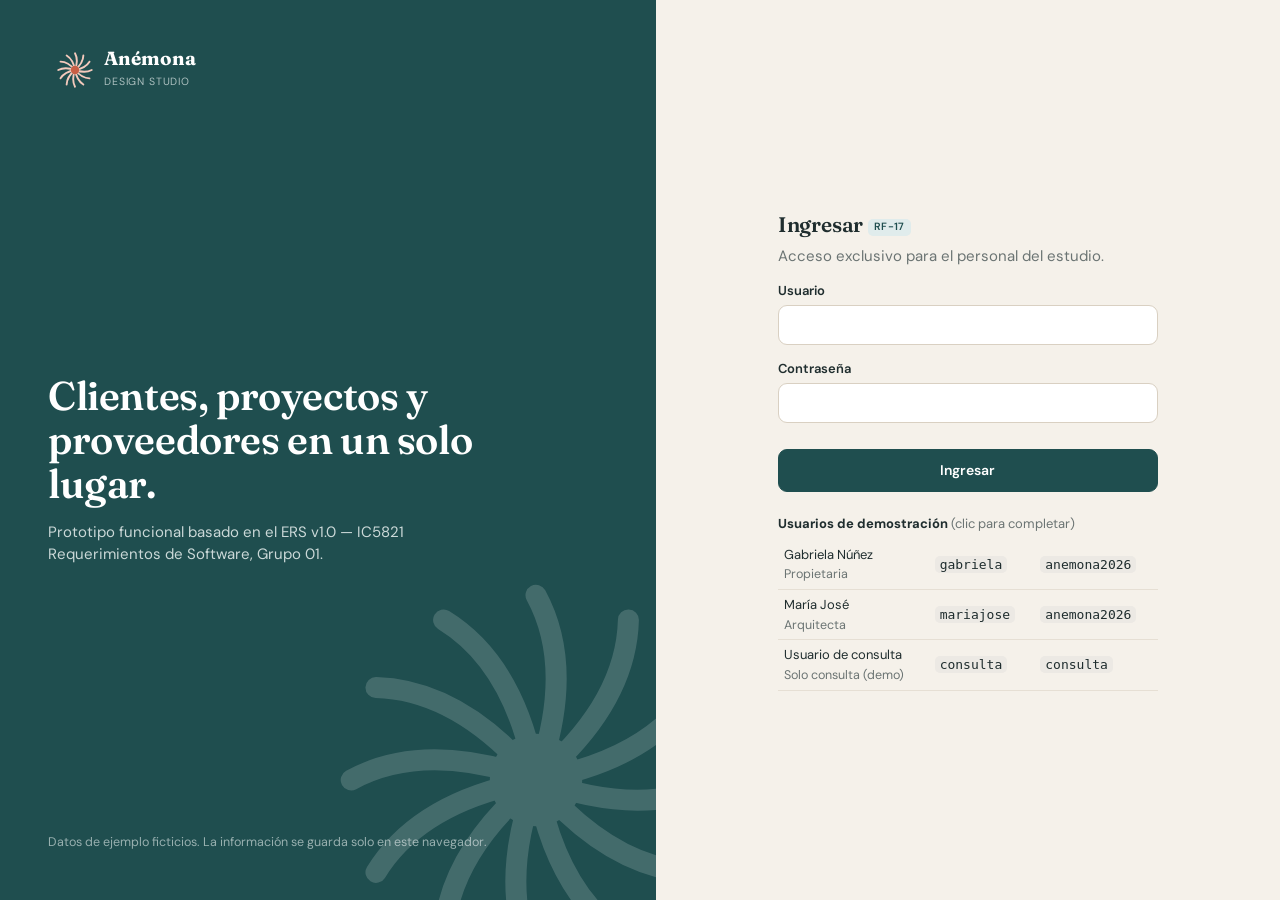
==== prototipo/index.html @ ad907a2e "Prototipo funcional Anémona Design Studio (ERS v1.0) - Prototipo web que cubre RF-01 a RF-17, RNF-01" ====
<!DOCTYPE html>
<html lang="es">
<head>
<meta charset="utf-8">
<meta name="viewport" content="width=device-width,initial-scale=1">
<title>Anémona Design Studio — Prototipo funcional</title>
<link rel="preconnect" href="https://fonts.googleapis.com">
<link rel="preconnect" href="https://fonts.gstatic.com" crossorigin>
<link href="https://fonts.googleapis.com/css2?family=DM+Sans:opsz,wght@9..40,400;9..40,500;9..40,600;9..40,700&family=Fraunces:opsz,wght@9..144,500;9..144,600&display=swap" rel="stylesheet">
<link rel="stylesheet" href="css/styles.css">
</head>
<body class="show-rf">
<div id="app"></div>
<div id="modal-root"></div>
<div id="toasts" role="status" aria-live="polite"></div>
<script src="js/app.js"></script>
</body>
</html>
---- prototipo/css/styles.css ----
:root{
  --bg:#f5f1ea;--panel:#fffdf9;--ink:#1f2d2e;--muted:#6b7473;--line:#e6dfd4;--line2:#d9d0c2;
  --sea:#1f4e4f;--sea2:#2f6b6a;--sea-soft:#e0ecec;--coral:#c95f45;--coral-soft:#f8e3dc;
  --ok:#3f7d55;--ok-soft:#e1efe5;--warn:#9a6414;--warn-soft:#f8ecd6;--err:#b4432f;--err-soft:#f6dfd9;
  --info:#3c5f86;--info-soft:#e3eaf3;--mute-soft:#ece9e4;
  --r:12px;--shadow:0 1px 2px rgba(31,45,46,.06),0 4px 16px rgba(31,45,46,.06);
}
*{box-sizing:border-box}
html,body{margin:0;background:var(--bg);color:var(--ink);font:15px/1.5 "DM Sans",system-ui,sans-serif}
h1,h2,h3{font-family:Fraunces,Georgia,serif;font-weight:600;margin:0;letter-spacing:-.01em}
h1{font-size:28px}h2{font-size:21px}h3{font-size:17px}
a{color:var(--sea2)}
small{font-size:12.5px}
.muted{color:var(--muted)}
button,input,select,textarea{font:inherit;color:inherit}
/* layout */
.layout{display:grid;grid-template-columns:248px 1fr;min-height:100vh}
.side{background:var(--sea);color:#e9f1f0;display:flex;flex-direction:column;padding:20px 14px;position:sticky;top:0;height:100vh}
.brand{display:flex;gap:10px;align-items:center;padding:0 8px 18px;border-bottom:1px solid rgba(255,255,255,.12);margin-bottom:12px}
.brand b{font-family:Fraunces,serif;font-size:19px;display:block;line-height:1.1}
.brand small{opacity:.7;letter-spacing:.08em;text-transform:uppercase;font-size:10.5px}
.side nav{display:flex;flex-direction:column;gap:2px;flex:1;overflow:auto}
.side nav a{color:#d6e4e3;text-decoration:none;padding:9px 12px;border-radius:9px;display:flex;justify-content:space-between;align-items:center;gap:8px}
.side nav a:hover{background:rgba(255,255,255,.07)}
.side nav a.on{background:#fffdf9;color:var(--sea);font-weight:600}
.side nav .rf{background:rgba(255,255,255,.12);color:#cfe0de}
.side nav a.on .rf{background:var(--sea-soft);color:var(--sea)}
.side-foot{border-top:1px solid rgba(255,255,255,.12);padding:12px 8px 0;display:flex;flex-direction:column;gap:8px;font-size:13px}
.side-foot label{display:flex;gap:8px;align-items:center;cursor:pointer}
.linkbtn{background:none;border:0;color:#bcd3d1;text-align:left;padding:0;cursor:pointer;text-decoration:underline;font-size:13px}
.main{min-width:0;display:flex;flex-direction:column}
.top{display:flex;gap:16px;align-items:center;justify-content:space-between;padding:14px 28px;border-bottom:1px solid var(--line);background:rgba(255,253,249,.8);backdrop-filter:blur(6px);position:sticky;top:0;z-index:5}
.search{flex:1;max-width:520px;display:flex;gap:6px}
.search input{flex:1;border:1px solid var(--line2);background:#fff;border-radius:999px;padding:9px 16px}
.user{display:flex;gap:10px;align-items:center}
.user small{display:block;color:var(--muted);line-height:1.2}
.user b{display:block;line-height:1.2;font-size:14px}
.avatar{width:36px;height:36px;border-radius:50%;background:var(--coral-soft);color:var(--coral);display:grid;place-items:center;font-weight:700;font-size:13px}
#view{padding:26px 28px 60px;max-width:1240px;width:100%}
/* page header */
.ph{display:flex;justify-content:space-between;align-items:flex-end;gap:16px;margin-bottom:20px;flex-wrap:wrap}
.ph p{margin:4px 0 0;color:var(--muted)}
.ph .acts{display:flex;gap:8px;flex-wrap:wrap}
.crumb{font-size:13px;color:var(--muted);margin-bottom:6px}
.crumb a{color:var(--muted)}
/* buttons */
.btn{background:var(--sea);color:#fff;border:1px solid var(--sea);border-radius:9px;padding:8px 14px;cursor:pointer;font-weight:600;font-size:14px;white-space:nowrap}
.btn:hover{background:var(--sea2)}
.btn.ghost{background:#fff;color:var(--ink);border-color:var(--line2)}
.btn.ghost:hover{background:var(--bg)}
.btn.coral{background:var(--coral);border-color:var(--coral)}
.btn.danger{background:var(--err);border-color:var(--err)}
.btn.sm{padding:5px 10px;font-size:13px;border-radius:8px}
.btn:disabled{opacity:.5;cursor:not-allowed}
/* cards */
.card{background:var(--panel);border:1px solid var(--line);border-radius:var(--r);box-shadow:var(--shadow);padding:18px 20px}
.card h3{margin-bottom:12px;display:flex;align-items:center;gap:8px}
.grid2{display:grid;grid-template-columns:1fr 1fr;gap:18px}
.stack{display:flex;flex-direction:column;gap:18px}
.kpis{display:grid;grid-template-columns:repeat(5,1fr);gap:14px;margin-bottom:18px}
.kpi{background:var(--panel);border:1px solid var(--line);border-radius:var(--r);padding:16px;text-decoration:none;color:inherit;box-shadow:var(--shadow);display:block}
.kpi b{font-family:Fraunces,serif;font-size:32px;display:block;line-height:1.1}
.kpi span{color:var(--muted);font-size:13px}
.kpi.danger b{color:var(--err)}
.kpi.coral b{color:var(--coral)}
/* tables */
.tbl{width:100%;border-collapse:collapse;font-size:14px}
.tbl th{text-align:left;font-size:12px;text-transform:uppercase;letter-spacing:.05em;color:var(--muted);font-weight:600;padding:8px 10px;border-bottom:1px solid var(--line)}
.tbl td{padding:10px;border-bottom:1px solid var(--line);vertical-align:middle}
.tbl tr:last-child td{border-bottom:0}
.tbl tr.click{cursor:pointer}
.tbl tr.click:hover td{background:#faf6ef}
.tbl .num{text-align:right;font-variant-numeric:tabular-nums}
.tbl tfoot td{font-weight:700;border-top:2px solid var(--line)}
.tblwrap{overflow-x:auto}
.empty{padding:26px;text-align:center;color:var(--muted);border:1px dashed var(--line2);border-radius:10px;background:#fbf8f3}
/* badges */
.b{display:inline-block;padding:2px 9px;border-radius:999px;font-size:12px;font-weight:600;white-space:nowrap}
.b.info{background:var(--info-soft);color:var(--info)}.b.sea{background:var(--sea-soft);color:var(--sea)}
.b.coral{background:var(--coral-soft);color:var(--coral)}.b.warn{background:var(--warn-soft);color:var(--warn)}
.b.ok{background:var(--ok-soft);color:var(--ok)}.b.err{background:var(--err-soft);color:var(--err)}
.b.mute{background:var(--mute-soft);color:var(--muted)}
.rf{display:none;font:600 10.5px/1 "DM Sans",sans-serif;letter-spacing:.03em;padding:3px 6px;border-radius:5px;background:var(--sea-soft);color:var(--sea);vertical-align:middle;white-space:nowrap}
.show-rf .rf{display:inline-block}
/* filters */
.filters{display:flex;gap:10px;flex-wrap:wrap;align-items:center;margin-bottom:14px}
.filters select,.filters input{border:1px solid var(--line2);border-radius:9px;padding:7px 10px;background:#fff}
.chips{display:flex;gap:6px;flex-wrap:wrap}
.chip{border:1px solid var(--line2);background:#fff;border-radius:999px;padding:5px 12px;cursor:pointer;font-size:13px}
.chip.on{background:var(--sea);color:#fff;border-color:var(--sea)}
/* activity rows */
.alist{display:flex;flex-direction:column;gap:8px}
.arow{display:flex;gap:12px;align-items:center;padding:9px 10px;border:1px solid var(--line);border-radius:10px;background:#fff;cursor:pointer}
.arow:hover{border-color:var(--line2);background:#fdfaf5}
.arow .grow{flex:1;min-width:0}
.arow .grow b{display:block;font-weight:600;font-size:14px}
.arow .grow small{color:var(--muted)}
.dpill{width:46px;text-align:center;border-radius:8px;background:var(--bg);padding:4px 0;line-height:1.1;flex:none}
.dpill b{display:block;font-size:17px}
.dpill small{text-transform:uppercase;font-size:10.5px;color:var(--muted)}
.arow.late .dpill{background:var(--err-soft);color:var(--err)}
.ent{font-size:11px;color:var(--coral);font-weight:700;letter-spacing:.04em;text-transform:uppercase}
.prog{height:7px;background:var(--mute-soft);border-radius:9px;overflow:hidden;margin:4px 0 2px;min-width:90px}
.prog div{height:100%;background:var(--sea2);border-radius:9px}
.plist{display:flex;flex-direction:column}
.pitem{display:grid;grid-template-columns:1fr 150px;gap:14px;padding:12px 0;border-bottom:1px solid var(--line);text-decoration:none;color:inherit}
.pitem:last-child{border-bottom:0}
.pitem b{display:block}
.pitem small{color:var(--muted)}
/* detail */
.dgrid{display:grid;grid-template-columns:repeat(3,1fr);gap:14px 22px}
.dgrid div small{display:block;color:var(--muted);font-size:12px;text-transform:uppercase;letter-spacing:.04em}
.dgrid div span{font-weight:500}
.dgrid .full{grid-column:1/-1}
.tabs{display:flex;gap:4px;border-bottom:1px solid var(--line);margin:4px 0 18px;overflow-x:auto}
.tab{background:none;border:0;padding:10px 14px;cursor:pointer;color:var(--muted);font-weight:600;border-bottom:2px solid transparent;margin-bottom:-1px;white-space:nowrap}
.tab.on{color:var(--sea);border-bottom-color:var(--coral)}
.tab .cnt{background:var(--mute-soft);border-radius:999px;padding:0 7px;font-size:12px;margin-left:4px}
.headrow{display:flex;justify-content:space-between;align-items:center;gap:12px;margin-bottom:12px;flex-wrap:wrap}
.estado-box{display:flex;gap:10px;align-items:center;flex-wrap:wrap}
.estado-box select{border:1px solid var(--line2);border-radius:9px;padding:7px 10px;background:#fff}
.note{font-size:13px;color:var(--muted);background:#fbf8f3;border:1px solid var(--line);border-radius:10px;padding:10px 14px;margin-top:16px}
.note b{color:var(--ink)}
.inline-sel{border:1px solid var(--line2);border-radius:7px;padding:3px 6px;background:#fff;font-size:13px}
.pcards{display:grid;grid-template-columns:repeat(auto-fill,minmax(270px,1fr));gap:14px}
.pcard{background:var(--panel);border:1px solid var(--line);border-radius:var(--r);padding:16px;text-decoration:none;color:inherit;box-shadow:var(--shadow);display:flex;flex-direction:column;gap:6px}
.pcard:hover{border-color:var(--line2)}
.pcard b{font-size:15.5px}
.pcard .tags{display:flex;gap:5px;flex-wrap:wrap}
/* calendar */
.cal{display:grid;grid-template-columns:repeat(7,minmax(0,1fr));border:1px solid var(--line);border-radius:var(--r);overflow:hidden;background:var(--panel)}
.cal .dow{background:#f0ebe2;font-size:12px;font-weight:600;text-transform:uppercase;letter-spacing:.05em;color:var(--muted);padding:8px;text-align:center}
.cal .day{min-height:108px;border-top:1px solid var(--line);border-left:1px solid var(--line);padding:6px;display:flex;flex-direction:column;gap:3px}
.cal .day:nth-child(7n+1){border-left:0}
.cal .day.out{background:#f8f5ef;color:#b0aaa0}
.cal .day.today .dn{background:var(--coral);color:#fff;border-radius:50%;width:24px;height:24px;display:grid;place-items:center}
.dn{font-size:13px;font-weight:600}
.ev{font-size:12px;border-radius:6px;padding:2px 6px;cursor:pointer;border-left:3px solid;white-space:nowrap;overflow:hidden;text-overflow:ellipsis;background:var(--info-soft);border-color:var(--info)}
.ev.ok{background:var(--ok-soft);border-color:var(--ok);text-decoration:line-through;opacity:.75}
.ev.warn{background:var(--warn-soft);border-color:var(--warn)}
.ev.err{background:var(--err-soft);border-color:var(--err)}
.ev.deliv{font-weight:700}
.calhead{display:flex;align-items:center;gap:10px;margin-bottom:12px;flex-wrap:wrap}
.calhead h2{min-width:190px}
.legend{display:flex;gap:12px;font-size:12.5px;color:var(--muted);margin-left:auto;flex-wrap:wrap}
.legend i{display:inline-block;width:10px;height:10px;border-radius:3px;margin-right:4px;vertical-align:-1px}
/* modal & form */
.overlay{position:fixed;inset:0;background:rgba(20,32,33,.42);display:grid;place-items:center;z-index:50;padding:20px;overflow:auto}
.dialog{background:var(--panel);border-radius:16px;width:min(620px,100%);padding:24px 26px;position:relative;box-shadow:0 20px 60px rgba(0,0,0,.2);max-height:calc(100vh - 40px);overflow:auto}
.dialog.wide{width:min(820px,100%)}
.dialog h2{margin-bottom:6px;padding-right:30px}
.dialog .x{position:absolute;right:14px;top:12px;border:0;background:none;font-size:26px;cursor:pointer;color:var(--muted);line-height:1}
.dialog p.intro{color:var(--muted);margin:0 0 14px;font-size:14px}
form.fm{display:grid;grid-template-columns:1fr 1fr;gap:12px 16px;margin-top:12px}
.field{display:flex;flex-direction:column;gap:4px}
.field.full{grid-column:1/-1}
.field>label{font-size:13px;font-weight:600}
.field>label i{color:var(--coral);font-style:normal}
.field input:not([type=checkbox]),.field select,.field textarea{border:1px solid var(--line2);border-radius:9px;padding:8px 10px;background:#fff;width:100%}
.field textarea{resize:vertical}
.field .help{color:var(--muted);font-size:12px}
.field .ferr{color:var(--err);font-size:12.5px;font-weight:600;min-height:0}
.field.bad input:not([type=checkbox]),.field.bad select,.field.bad textarea,.field.bad .checks{border-color:var(--err);background:#fff8f6}
.checks{display:grid;grid-template-columns:1fr 1fr;gap:4px 12px;border:1px solid var(--line2);border-radius:9px;padding:8px 10px;max-height:220px;overflow:auto;background:#fff}
.chk{display:flex;gap:8px;align-items:flex-start;font-size:14px;cursor:pointer;font-weight:400}
.chk input{margin-top:4px}
.errsum{grid-column:1/-1;background:var(--err-soft);color:var(--err);border-radius:9px;padding:9px 12px;font-size:13.5px;font-weight:600}
.actions{grid-column:1/-1;display:flex;justify-content:flex-end;gap:8px;margin-top:6px;flex-wrap:wrap}
.actions .left{margin-right:auto}
/* toasts */
#toasts{position:fixed;bottom:20px;right:20px;display:flex;flex-direction:column;gap:8px;z-index:80}
.toast{background:var(--ink);color:#fff;padding:11px 16px;border-radius:10px;box-shadow:0 8px 24px rgba(0,0,0,.2);font-size:14px;max-width:380px;border-left:4px solid var(--ok);transition:opacity .4s,transform .4s}
.toast.err{border-left-color:#ef8a73}
.toast.out{opacity:0;transform:translateY(8px)}
/* login */
.login{min-height:100vh;display:grid;grid-template-columns:1.05fr 1fr}
.login .art{background:var(--sea);color:#e9f1f0;padding:48px;display:flex;flex-direction:column;justify-content:space-between;position:relative;overflow:hidden}
.login .art h1{font-size:40px;color:#fff;max-width:440px;line-height:1.1}
.login .art p{max-width:420px;opacity:.85}
.login .art svg.big{position:absolute;right:-90px;bottom:-90px;width:420px;opacity:.16}
.login .frm{display:grid;place-items:center;padding:40px}
.login .box{width:min(380px,100%)}
.login .box h2{margin-bottom:4px}
.login .box .field{margin-top:14px}
.login .demo{margin-top:22px;font-size:13px}
.login .demo table{width:100%;border-collapse:collapse;margin-top:6px}
.login .demo td{padding:5px 6px;border-bottom:1px solid var(--line)}
.login .demo tr{cursor:pointer}
.login .demo tr:hover td{background:#faf6ef}
.login .msg{margin-top:12px}
code{background:var(--mute-soft);padding:1px 5px;border-radius:5px;font-size:13px}
.trace td:first-child{font-weight:700;white-space:nowrap}
@media (max-width:1100px){.kpis{grid-template-columns:repeat(3,1fr)}.grid2{grid-template-columns:1fr}}
@media (max-width:820px){
  html,body{overflow-x:hidden}.search{min-width:0}
  .layout{grid-template-columns:minmax(0,1fr)}
  .side{position:static;height:auto;padding:12px;min-width:0}
  .side nav{flex-direction:row;overflow-x:auto}
  .side nav a{white-space:nowrap}
  .side-foot,.brand{display:none}
  .top{padding:10px 14px;flex-wrap:wrap}
  #view{padding:18px 14px 50px}
  .kpis{grid-template-columns:repeat(2,1fr)}
  .dgrid{grid-template-columns:1fr 1fr}
  form.fm{grid-template-columns:1fr}
  .checks{grid-template-columns:1fr}
  .login{grid-template-columns:1fr}.login .art{display:none}
  .cal .day{min-height:70px}.ev{font-size:10.5px}
  .pitem{grid-template-columns:1fr}
}
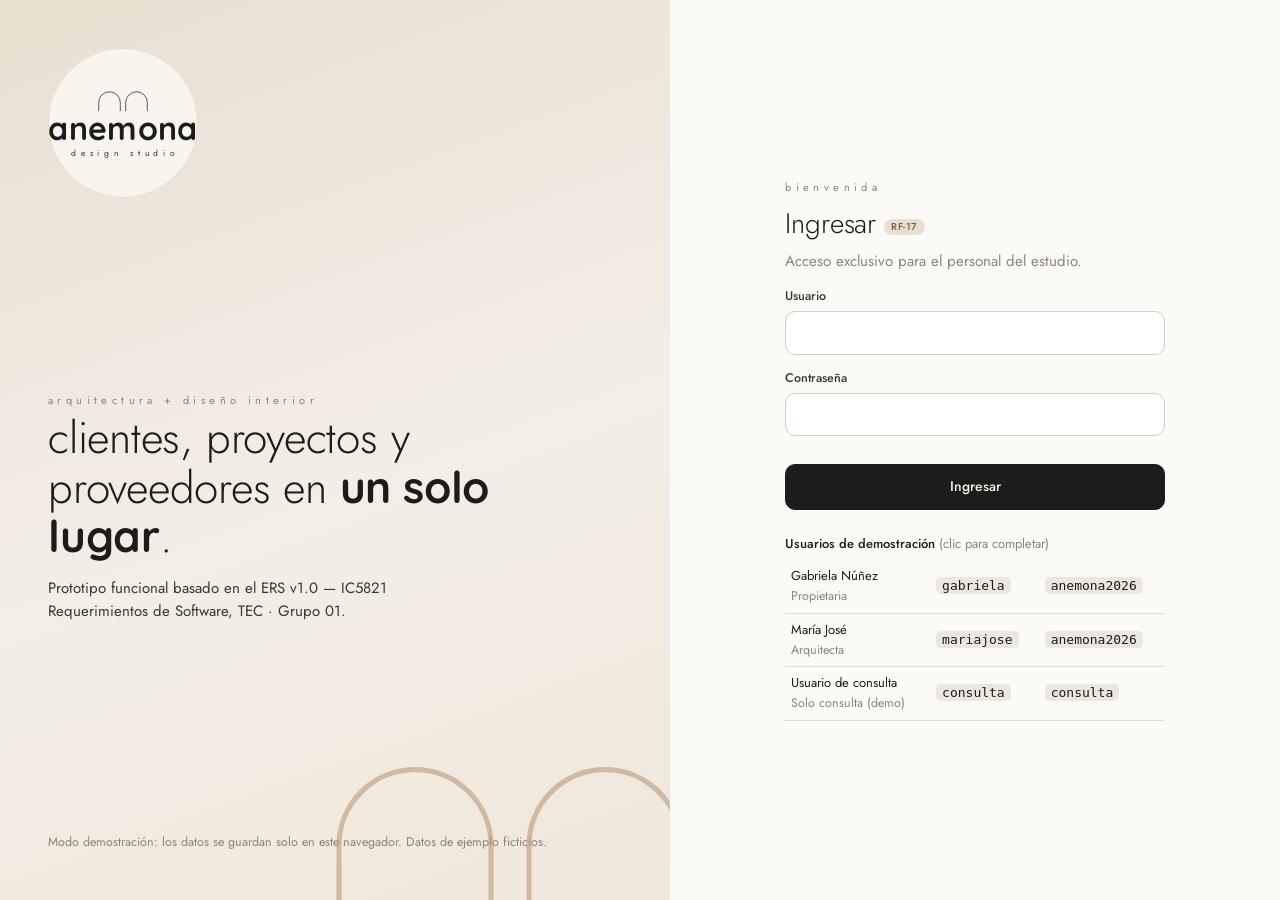
==== commit 8c572861: "Interfaz con identidad visual de Anémona y conexión a la API - Paleta crema/negro/madera, tipografía" ====
--- a/prototipo/index.html
+++ b/prototipo/index.html
@@ -3,14 +3,14 @@
 <head>
 <meta charset="utf-8">
 <meta name="viewport" content="width=device-width,initial-scale=1">
-<title>Anémona Design Studio — Prototipo funcional</title>
+<title>anemona · design studio — Prototipo</title>
 <link rel="preconnect" href="https://fonts.googleapis.com">
 <link rel="preconnect" href="https://fonts.gstatic.com" crossorigin>
-<link href="https://fonts.googleapis.com/css2?family=DM+Sans:opsz,wght@9..40,400;9..40,500;9..40,600;9..40,700&family=Fraunces:opsz,wght@9..144,500;9..144,600&display=swap" rel="stylesheet">
+<link href="https://fonts.googleapis.com/css2?family=Jost:wght@300;400;500;600&family=Quicksand:wght@600;700&display=swap" rel="stylesheet">
 <link rel="stylesheet" href="css/styles.css">
 </head>
 <body class="show-rf">
-<div id="app"></div>
+<div id="app"><div class="cargando">cargando…</div></div>
 <div id="modal-root"></div>
 <div id="toasts" role="status" aria-live="polite"></div>
 <script src="js/app.js"></script>
--- a/prototipo/css/styles.css
+++ b/prototipo/css/styles.css
@@ -1,205 +1,279 @@
+/* =====================================================================
+   Anémona Design Studio · hoja de estilos del prototipo
+   Paleta tomada de la identidad visual del estudio: crema, negro,
+   madera clara, piedra y tonos tierra suaves. Ver docs/09-guia-de-estilo.md
+   ===================================================================== */
 :root{
-  --bg:#f5f1ea;--panel:#fffdf9;--ink:#1f2d2e;--muted:#6b7473;--line:#e6dfd4;--line2:#d9d0c2;
-  --sea:#1f4e4f;--sea2:#2f6b6a;--sea-soft:#e0ecec;--coral:#c95f45;--coral-soft:#f8e3dc;
-  --ok:#3f7d55;--ok-soft:#e1efe5;--warn:#9a6414;--warn-soft:#f8ecd6;--err:#b4432f;--err-soft:#f6dfd9;
-  --info:#3c5f86;--info-soft:#e3eaf3;--mute-soft:#ece9e4;
-  --r:12px;--shadow:0 1px 2px rgba(31,45,46,.06),0 4px 16px rgba(31,45,46,.06);
+  --crema:#f3eee6;      /* fondo general (círculo del logo) */
+  --crema-2:#f8f5ef;    /* barra lateral */
+  --papel:#fcfaf6;      /* tarjetas y formularios */
+  --tinta:#1d1c1a;      /* texto y botones principales (logotipo) */
+  --tinta-2:#3a3733;
+  --gris:#8b8478;       /* texto secundario */
+  --linea:#e4ddd2;
+  --linea-2:#d6cdbf;
+  --arena:#e8dfd2;
+  --madera:#b49372;     /* acento cálido */
+  --madera-osc:#8a6a4c;
+  --piedra:#a8a196;
+  /* estados (tierra, apagados) */
+  --pizarra:#5f6e78;--pizarra-s:#e5e8e8;
+  --nogal:#7d5d40;--nogal-s:#efe6da;
+  --terracota:#a85f45;--terracota-s:#f3e2d9;
+  --ocre:#9a7128;--ocre-s:#f3ead6;
+  --salvia:#5f7050;--salvia-s:#e4e9dc;
+  --ladrillo:#a2433a;--ladrillo-s:#f3dcd6;
+  --suave:#ebe6de;
+  --r:14px;--r-sm:10px;
+  --sombra:0 1px 2px rgba(29,28,26,.04),0 6px 24px rgba(29,28,26,.05);
+  --f-ui:"Jost",system-ui,-apple-system,sans-serif;
+  --f-marca:"Quicksand","Jost",sans-serif;
 }
 *{box-sizing:border-box}
-html,body{margin:0;background:var(--bg);color:var(--ink);font:15px/1.5 "DM Sans",system-ui,sans-serif}
-h1,h2,h3{font-family:Fraunces,Georgia,serif;font-weight:600;margin:0;letter-spacing:-.01em}
-h1{font-size:28px}h2{font-size:21px}h3{font-size:17px}
-a{color:var(--sea2)}
+html,body{margin:0;background:var(--crema);color:var(--tinta);font:15px/1.55 var(--f-ui);-webkit-font-smoothing:antialiased}
+h1,h2,h3{font-family:var(--f-ui);margin:0;letter-spacing:-.005em}
+h1{font-size:30px;font-weight:300}
+h1 b{font-weight:600}
+h2{font-size:21px;font-weight:400}
+h3{font-size:15px;font-weight:600;letter-spacing:.01em}
+a{color:var(--madera-osc)}
 small{font-size:12.5px}
-.muted{color:var(--muted)}
+.muted{color:var(--gris)}
 button,input,select,textarea{font:inherit;color:inherit}
-/* layout */
-.layout{display:grid;grid-template-columns:248px 1fr;min-height:100vh}
-.side{background:var(--sea);color:#e9f1f0;display:flex;flex-direction:column;padding:20px 14px;position:sticky;top:0;height:100vh}
-.brand{display:flex;gap:10px;align-items:center;padding:0 8px 18px;border-bottom:1px solid rgba(255,255,255,.12);margin-bottom:12px}
-.brand b{font-family:Fraunces,serif;font-size:19px;display:block;line-height:1.1}
-.brand small{opacity:.7;letter-spacing:.08em;text-transform:uppercase;font-size:10.5px}
+::selection{background:var(--arena)}
+input[type=checkbox]{accent-color:var(--tinta)}
+.grid2>*,.stack>*{min-width:0}
+
+/* ---------- marca ---------- */
+.marca{display:flex;flex-direction:column;align-items:center;line-height:1}
+.marca .wm{font-family:var(--f-marca);font-weight:700;font-size:27px;letter-spacing:.01em;color:var(--tinta)}
+.marca .ds{font-size:8.5px;letter-spacing:.55em;text-transform:lowercase;color:var(--tinta-2);margin-top:5px;padding-left:.55em}
+.sello{width:118px;height:118px;border-radius:50%;background:var(--crema);display:grid;place-items:center;box-shadow:inset 0 0 0 1px var(--linea)}
+.arcos{display:block}
+
+/* ---------- layout ---------- */
+.layout{display:grid;grid-template-columns:252px 1fr;min-height:100vh}
+.side{background:var(--crema-2);border-right:1px solid var(--linea);display:flex;flex-direction:column;padding:26px 16px 18px;position:sticky;top:0;height:100vh}
+.side .sello{margin:0 auto 22px}
 .side nav{display:flex;flex-direction:column;gap:2px;flex:1;overflow:auto}
-.side nav a{color:#d6e4e3;text-decoration:none;padding:9px 12px;border-radius:9px;display:flex;justify-content:space-between;align-items:center;gap:8px}
-.side nav a:hover{background:rgba(255,255,255,.07)}
-.side nav a.on{background:#fffdf9;color:var(--sea);font-weight:600}
-.side nav .rf{background:rgba(255,255,255,.12);color:#cfe0de}
-.side nav a.on .rf{background:var(--sea-soft);color:var(--sea)}
-.side-foot{border-top:1px solid rgba(255,255,255,.12);padding:12px 8px 0;display:flex;flex-direction:column;gap:8px;font-size:13px}
+.side nav a{color:var(--tinta-2);text-decoration:none;padding:9px 14px;border-radius:999px;display:flex;justify-content:space-between;align-items:center;gap:8px;font-size:14.5px}
+.side nav a:hover{background:var(--arena)}
+.side nav a.on{background:var(--tinta);color:var(--crema)}
+.side nav a.on .rf{background:rgba(255,255,255,.14);color:var(--crema)}
+.side-foot{border-top:1px solid var(--linea);padding:14px 6px 0;display:flex;flex-direction:column;gap:9px;font-size:12.5px;color:var(--gris)}
 .side-foot label{display:flex;gap:8px;align-items:center;cursor:pointer}
-.linkbtn{background:none;border:0;color:#bcd3d1;text-align:left;padding:0;cursor:pointer;text-decoration:underline;font-size:13px}
+.modo{display:flex;gap:7px;align-items:flex-start;line-height:1.35}
+.modo i{width:8px;height:8px;border-radius:50%;background:var(--ocre);flex:none;margin-top:4px}
+.modo.api i{background:var(--salvia)}
+.linkbtn{background:none;border:0;color:var(--gris);text-align:left;padding:0;cursor:pointer;text-decoration:underline;font-size:12.5px}
 .main{min-width:0;display:flex;flex-direction:column}
-.top{display:flex;gap:16px;align-items:center;justify-content:space-between;padding:14px 28px;border-bottom:1px solid var(--line);background:rgba(255,253,249,.8);backdrop-filter:blur(6px);position:sticky;top:0;z-index:5}
-.search{flex:1;max-width:520px;display:flex;gap:6px}
-.search input{flex:1;border:1px solid var(--line2);background:#fff;border-radius:999px;padding:9px 16px}
+.top{display:flex;gap:16px;align-items:center;justify-content:space-between;padding:14px 32px;border-bottom:1px solid var(--linea);background:rgba(243,238,230,.88);backdrop-filter:blur(8px);position:sticky;top:0;z-index:5}
+.search{flex:1;max-width:520px;display:flex}
+.search input{flex:1;border:1px solid var(--linea-2);background:var(--papel);border-radius:999px;padding:9px 18px;outline:none}
+.search input:focus{border-color:var(--madera)}
 .user{display:flex;gap:10px;align-items:center}
-.user small{display:block;color:var(--muted);line-height:1.2}
-.user b{display:block;line-height:1.2;font-size:14px}
-.avatar{width:36px;height:36px;border-radius:50%;background:var(--coral-soft);color:var(--coral);display:grid;place-items:center;font-weight:700;font-size:13px}
-#view{padding:26px 28px 60px;max-width:1240px;width:100%}
-/* page header */
-.ph{display:flex;justify-content:space-between;align-items:flex-end;gap:16px;margin-bottom:20px;flex-wrap:wrap}
-.ph p{margin:4px 0 0;color:var(--muted)}
-.ph .acts{display:flex;gap:8px;flex-wrap:wrap}
-.crumb{font-size:13px;color:var(--muted);margin-bottom:6px}
-.crumb a{color:var(--muted)}
-/* buttons */
-.btn{background:var(--sea);color:#fff;border:1px solid var(--sea);border-radius:9px;padding:8px 14px;cursor:pointer;font-weight:600;font-size:14px;white-space:nowrap}
-.btn:hover{background:var(--sea2)}
-.btn.ghost{background:#fff;color:var(--ink);border-color:var(--line2)}
-.btn.ghost:hover{background:var(--bg)}
-.btn.coral{background:var(--coral);border-color:var(--coral)}
-.btn.danger{background:var(--err);border-color:var(--err)}
-.btn.sm{padding:5px 10px;font-size:13px;border-radius:8px}
-.btn:disabled{opacity:.5;cursor:not-allowed}
-/* cards */
-.card{background:var(--panel);border:1px solid var(--line);border-radius:var(--r);box-shadow:var(--shadow);padding:18px 20px}
-.card h3{margin-bottom:12px;display:flex;align-items:center;gap:8px}
-.grid2{display:grid;grid-template-columns:1fr 1fr;gap:18px}
-.stack{display:flex;flex-direction:column;gap:18px}
-.kpis{display:grid;grid-template-columns:repeat(5,1fr);gap:14px;margin-bottom:18px}
-.kpi{background:var(--panel);border:1px solid var(--line);border-radius:var(--r);padding:16px;text-decoration:none;color:inherit;box-shadow:var(--shadow);display:block}
-.kpi b{font-family:Fraunces,serif;font-size:32px;display:block;line-height:1.1}
-.kpi span{color:var(--muted);font-size:13px}
-.kpi.danger b{color:var(--err)}
-.kpi.coral b{color:var(--coral)}
-/* tables */
+.user small{display:block;color:var(--gris);line-height:1.2}
+.user b{display:block;line-height:1.2;font-size:14px;font-weight:500}
+.avatar{width:38px;height:38px;border-radius:50%;background:var(--papel);box-shadow:inset 0 0 0 1px var(--linea-2);display:grid;place-items:center;font-family:var(--f-marca);font-weight:700;font-size:13px}
+#view{padding:30px 32px 70px;max-width:1260px;width:100%}
+
+/* ---------- encabezado de página ---------- */
+.ph{display:flex;justify-content:space-between;align-items:flex-end;gap:16px;margin-bottom:24px;flex-wrap:wrap}
+.ph p{margin:6px 0 0;color:var(--gris)}
+.ph .acts{display:flex;gap:8px;flex-wrap:wrap;align-items:center}
+.crumb{font-size:12px;color:var(--gris);margin-bottom:8px;letter-spacing:.12em;text-transform:lowercase}
+.crumb a{color:var(--gris);text-decoration:none}
+.crumb a:hover{color:var(--tinta)}
+.eyebrow{font-size:11px;letter-spacing:.4em;text-transform:lowercase;color:var(--gris);margin-bottom:6px}
+
+/* ---------- botones ---------- */
+.btn{background:var(--tinta);color:var(--crema);border:1px solid var(--tinta);border-radius:var(--r-sm);padding:9px 16px;cursor:pointer;font-weight:500;font-size:14px;white-space:nowrap;text-decoration:none;display:inline-flex;align-items:center;gap:6px;transition:background .15s}
+.btn:hover{background:var(--tinta-2)}
+.btn.ghost{background:var(--papel);color:var(--tinta);border-color:var(--linea-2)}
+.btn.ghost:hover{background:var(--arena)}
+.btn.madera{background:var(--madera);border-color:var(--madera);color:#fff}
+.btn.madera:hover{background:var(--madera-osc)}
+.btn.danger{background:var(--ladrillo);border-color:var(--ladrillo)}
+.btn.sm{padding:5px 11px;font-size:13px;border-radius:8px}
+.btn:disabled{opacity:.55;cursor:wait}
+
+/* ---------- tarjetas ---------- */
+.card{background:var(--papel);border:1px solid var(--linea);border-radius:var(--r);box-shadow:var(--sombra);padding:20px 22px}
+.card h3{margin-bottom:14px;display:flex;align-items:center;gap:8px}
+.grid2{display:grid;grid-template-columns:1fr 1fr;gap:20px}
+.stack{display:flex;flex-direction:column;gap:20px}
+.kpis{display:grid;grid-template-columns:repeat(5,1fr);gap:14px;margin-bottom:20px}
+.kpi{background:var(--papel);border:1px solid var(--linea);border-radius:var(--r);padding:18px;text-decoration:none;color:inherit;box-shadow:var(--sombra);display:flex;gap:14px;align-items:center;transition:transform .15s}
+.kpi:hover{transform:translateY(-1px)}
+.kpi .n{width:54px;height:54px;border-radius:50%;background:var(--crema);box-shadow:inset 0 0 0 1px var(--linea-2);display:grid;place-items:center;font-family:var(--f-marca);font-weight:700;font-size:22px;flex:none}
+.kpi span{color:var(--gris);font-size:13px;line-height:1.35}
+.kpi.alerta .n{background:var(--ladrillo-s);color:var(--ladrillo);box-shadow:none}
+.kpi.madera .n{background:var(--nogal-s);color:var(--nogal);box-shadow:none}
+
+/* ---------- tablas ---------- */
 .tbl{width:100%;border-collapse:collapse;font-size:14px}
-.tbl th{text-align:left;font-size:12px;text-transform:uppercase;letter-spacing:.05em;color:var(--muted);font-weight:600;padding:8px 10px;border-bottom:1px solid var(--line)}
-.tbl td{padding:10px;border-bottom:1px solid var(--line);vertical-align:middle}
+.tbl th{text-align:left;font-size:11px;text-transform:lowercase;letter-spacing:.18em;color:var(--gris);font-weight:500;padding:8px 10px;border-bottom:1px solid var(--linea)}
+.tbl td{padding:11px 10px;border-bottom:1px solid var(--linea);vertical-align:middle}
 .tbl tr:last-child td{border-bottom:0}
 .tbl tr.click{cursor:pointer}
-.tbl tr.click:hover td{background:#faf6ef}
+.tbl tr.click:hover td{background:var(--crema-2)}
 .tbl .num{text-align:right;font-variant-numeric:tabular-nums}
-.tbl tfoot td{font-weight:700;border-top:2px solid var(--line)}
+.tbl tfoot td{font-weight:600;border-top:1px solid var(--linea-2)}
+.tbl b{font-weight:500}
 .tblwrap{overflow-x:auto}
-.empty{padding:26px;text-align:center;color:var(--muted);border:1px dashed var(--line2);border-radius:10px;background:#fbf8f3}
-/* badges */
-.b{display:inline-block;padding:2px 9px;border-radius:999px;font-size:12px;font-weight:600;white-space:nowrap}
-.b.info{background:var(--info-soft);color:var(--info)}.b.sea{background:var(--sea-soft);color:var(--sea)}
-.b.coral{background:var(--coral-soft);color:var(--coral)}.b.warn{background:var(--warn-soft);color:var(--warn)}
-.b.ok{background:var(--ok-soft);color:var(--ok)}.b.err{background:var(--err-soft);color:var(--err)}
-.b.mute{background:var(--mute-soft);color:var(--muted)}
-.rf{display:none;font:600 10.5px/1 "DM Sans",sans-serif;letter-spacing:.03em;padding:3px 6px;border-radius:5px;background:var(--sea-soft);color:var(--sea);vertical-align:middle;white-space:nowrap}
+.empty{padding:28px;text-align:center;color:var(--gris);border:1px dashed var(--linea-2);border-radius:var(--r-sm);background:var(--crema-2)}
+
+/* ---------- etiquetas ---------- */
+.b{display:inline-block;padding:2px 10px;border-radius:999px;font-size:12px;font-weight:500;white-space:nowrap}
+.b.info{background:var(--pizarra-s);color:var(--pizarra)}
+.b.sea{background:var(--nogal-s);color:var(--nogal)}
+.b.coral{background:var(--terracota-s);color:var(--terracota)}
+.b.warn{background:var(--ocre-s);color:var(--ocre)}
+.b.ok{background:var(--salvia-s);color:var(--salvia)}
+.b.err{background:var(--ladrillo-s);color:var(--ladrillo)}
+.b.mute{background:var(--suave);color:var(--gris)}
+.rf{display:none;font:500 10px/1 var(--f-ui);letter-spacing:.06em;padding:3px 7px;border-radius:999px;background:var(--arena);color:var(--nogal);vertical-align:middle;white-space:nowrap}
 .show-rf .rf{display:inline-block}
-/* filters */
-.filters{display:flex;gap:10px;flex-wrap:wrap;align-items:center;margin-bottom:14px}
-.filters select,.filters input{border:1px solid var(--line2);border-radius:9px;padding:7px 10px;background:#fff}
+
+/* ---------- filtros ---------- */
+.filters{display:flex;gap:10px;flex-wrap:wrap;align-items:center;margin-bottom:16px}
+.filters select,.filters input{border:1px solid var(--linea-2);border-radius:999px;padding:7px 14px;background:var(--papel)}
 .chips{display:flex;gap:6px;flex-wrap:wrap}
-.chip{border:1px solid var(--line2);background:#fff;border-radius:999px;padding:5px 12px;cursor:pointer;font-size:13px}
-.chip.on{background:var(--sea);color:#fff;border-color:var(--sea)}
-/* activity rows */
+.chip{border:1px solid var(--linea-2);background:var(--papel);border-radius:999px;padding:5px 14px;cursor:pointer;font-size:13px;color:var(--tinta-2);text-decoration:none}
+.chip:hover{background:var(--arena)}
+.chip.on{background:var(--tinta);color:var(--crema);border-color:var(--tinta)}
+
+/* ---------- actividades ---------- */
 .alist{display:flex;flex-direction:column;gap:8px}
-.arow{display:flex;gap:12px;align-items:center;padding:9px 10px;border:1px solid var(--line);border-radius:10px;background:#fff;cursor:pointer}
-.arow:hover{border-color:var(--line2);background:#fdfaf5}
+.arow{display:flex;gap:12px;align-items:center;padding:10px 12px;border:1px solid var(--linea);border-radius:var(--r-sm);background:#fff;cursor:pointer}
+.arow:hover{border-color:var(--linea-2);background:var(--crema-2)}
 .arow .grow{flex:1;min-width:0}
-.arow .grow b{display:block;font-weight:600;font-size:14px}
-.arow .grow small{color:var(--muted)}
-.dpill{width:46px;text-align:center;border-radius:8px;background:var(--bg);padding:4px 0;line-height:1.1;flex:none}
-.dpill b{display:block;font-size:17px}
-.dpill small{text-transform:uppercase;font-size:10.5px;color:var(--muted)}
-.arow.late .dpill{background:var(--err-soft);color:var(--err)}
-.ent{font-size:11px;color:var(--coral);font-weight:700;letter-spacing:.04em;text-transform:uppercase}
-.prog{height:7px;background:var(--mute-soft);border-radius:9px;overflow:hidden;margin:4px 0 2px;min-width:90px}
-.prog div{height:100%;background:var(--sea2);border-radius:9px}
+.arow .grow b{display:block;font-weight:500;font-size:14px}
+.arow .grow small{color:var(--gris)}
+.dpill{width:46px;height:46px;border-radius:50%;text-align:center;background:var(--crema);box-shadow:inset 0 0 0 1px var(--linea-2);display:flex;flex-direction:column;justify-content:center;line-height:1.05;flex:none}
+.dpill b{display:block;font-family:var(--f-marca);font-size:16px;font-weight:700}
+.dpill small{text-transform:lowercase;font-size:10px;color:var(--gris)}
+.arow.late .dpill{background:var(--ladrillo-s);box-shadow:none;color:var(--ladrillo)}
+.ent{font-size:10.5px;color:var(--madera-osc);font-weight:600;letter-spacing:.12em;text-transform:lowercase}
+.prog{height:5px;background:var(--suave);border-radius:9px;overflow:hidden;margin:6px 0 3px;min-width:90px}
+.prog div{height:100%;background:var(--madera);border-radius:9px}
 .plist{display:flex;flex-direction:column}
-.pitem{display:grid;grid-template-columns:1fr 150px;gap:14px;padding:12px 0;border-bottom:1px solid var(--line);text-decoration:none;color:inherit}
+.pitem{display:grid;grid-template-columns:1fr 160px;gap:14px;padding:13px 0;border-bottom:1px solid var(--linea);text-decoration:none;color:inherit}
 .pitem:last-child{border-bottom:0}
-.pitem b{display:block}
-.pitem small{color:var(--muted)}
-/* detail */
-.dgrid{display:grid;grid-template-columns:repeat(3,1fr);gap:14px 22px}
-.dgrid div small{display:block;color:var(--muted);font-size:12px;text-transform:uppercase;letter-spacing:.04em}
-.dgrid div span{font-weight:500}
+.pitem b{display:block;font-weight:500}
+.pitem small{color:var(--gris)}
+
+/* ---------- fichas ---------- */
+.dgrid{display:grid;grid-template-columns:repeat(3,1fr);gap:16px 24px}
+.dgrid div small{display:block;color:var(--gris);font-size:11px;text-transform:lowercase;letter-spacing:.16em;margin-bottom:2px}
 .dgrid .full{grid-column:1/-1}
-.tabs{display:flex;gap:4px;border-bottom:1px solid var(--line);margin:4px 0 18px;overflow-x:auto}
-.tab{background:none;border:0;padding:10px 14px;cursor:pointer;color:var(--muted);font-weight:600;border-bottom:2px solid transparent;margin-bottom:-1px;white-space:nowrap}
-.tab.on{color:var(--sea);border-bottom-color:var(--coral)}
-.tab .cnt{background:var(--mute-soft);border-radius:999px;padding:0 7px;font-size:12px;margin-left:4px}
-.headrow{display:flex;justify-content:space-between;align-items:center;gap:12px;margin-bottom:12px;flex-wrap:wrap}
+.tabs{display:flex;gap:4px;border-bottom:1px solid var(--linea);margin:4px 0 20px;overflow-x:auto}
+.tab{background:none;border:0;padding:10px 14px;cursor:pointer;color:var(--gris);font-weight:500;border-bottom:2px solid transparent;margin-bottom:-1px;white-space:nowrap}
+.tab:hover{color:var(--tinta)}
+.tab.on{color:var(--tinta);border-bottom-color:var(--tinta)}
+.tab .cnt{background:var(--suave);border-radius:999px;padding:0 7px;font-size:11.5px;margin-left:5px}
+.headrow{display:flex;justify-content:space-between;align-items:center;gap:12px;margin-bottom:14px;flex-wrap:wrap}
 .estado-box{display:flex;gap:10px;align-items:center;flex-wrap:wrap}
-.estado-box select{border:1px solid var(--line2);border-radius:9px;padding:7px 10px;background:#fff}
-.note{font-size:13px;color:var(--muted);background:#fbf8f3;border:1px solid var(--line);border-radius:10px;padding:10px 14px;margin-top:16px}
-.note b{color:var(--ink)}
-.inline-sel{border:1px solid var(--line2);border-radius:7px;padding:3px 6px;background:#fff;font-size:13px}
-.pcards{display:grid;grid-template-columns:repeat(auto-fill,minmax(270px,1fr));gap:14px}
-.pcard{background:var(--panel);border:1px solid var(--line);border-radius:var(--r);padding:16px;text-decoration:none;color:inherit;box-shadow:var(--shadow);display:flex;flex-direction:column;gap:6px}
-.pcard:hover{border-color:var(--line2)}
-.pcard b{font-size:15.5px}
+.estado-box select{border:1px solid var(--linea-2);border-radius:999px;padding:7px 14px;background:var(--papel)}
+.note{font-size:13px;color:var(--gris);background:var(--crema-2);border:1px solid var(--linea);border-radius:var(--r-sm);padding:11px 15px;margin-top:18px}
+.note b{color:var(--tinta);font-weight:500}
+.inline-sel{border:1px solid var(--linea-2);border-radius:999px;padding:3px 10px;background:var(--papel);font-size:13px}
+.pcards{display:grid;grid-template-columns:repeat(auto-fill,minmax(270px,1fr));gap:16px}
+.pcard{background:var(--papel);border:1px solid var(--linea);border-radius:var(--r);padding:18px;text-decoration:none;color:inherit;box-shadow:var(--sombra);display:flex;flex-direction:column;gap:7px;transition:transform .15s,border-color .15s}
+.pcard:hover{border-color:var(--linea-2);transform:translateY(-1px)}
+.pcard b{font-size:16px;font-weight:500}
 .pcard .tags{display:flex;gap:5px;flex-wrap:wrap}
-/* calendar */
-.cal{display:grid;grid-template-columns:repeat(7,minmax(0,1fr));border:1px solid var(--line);border-radius:var(--r);overflow:hidden;background:var(--panel)}
-.cal .dow{background:#f0ebe2;font-size:12px;font-weight:600;text-transform:uppercase;letter-spacing:.05em;color:var(--muted);padding:8px;text-align:center}
-.cal .day{min-height:108px;border-top:1px solid var(--line);border-left:1px solid var(--line);padding:6px;display:flex;flex-direction:column;gap:3px}
+
+/* ---------- calendario ---------- */
+.cal{display:grid;grid-template-columns:repeat(7,minmax(0,1fr));border:1px solid var(--linea);border-radius:var(--r);overflow:hidden;background:var(--papel)}
+.cal .dow{background:var(--crema-2);font-size:11px;font-weight:500;text-transform:lowercase;letter-spacing:.2em;color:var(--gris);padding:9px;text-align:center}
+.cal .day{min-height:110px;border-top:1px solid var(--linea);border-left:1px solid var(--linea);padding:6px;display:flex;flex-direction:column;gap:3px}
 .cal .day:nth-child(7n+1){border-left:0}
-.cal .day.out{background:#f8f5ef;color:#b0aaa0}
-.cal .day.today .dn{background:var(--coral);color:#fff;border-radius:50%;width:24px;height:24px;display:grid;place-items:center}
-.dn{font-size:13px;font-weight:600}
-.ev{font-size:12px;border-radius:6px;padding:2px 6px;cursor:pointer;border-left:3px solid;white-space:nowrap;overflow:hidden;text-overflow:ellipsis;background:var(--info-soft);border-color:var(--info)}
-.ev.ok{background:var(--ok-soft);border-color:var(--ok);text-decoration:line-through;opacity:.75}
-.ev.warn{background:var(--warn-soft);border-color:var(--warn)}
-.ev.err{background:var(--err-soft);border-color:var(--err)}
-.ev.deliv{font-weight:700}
-.calhead{display:flex;align-items:center;gap:10px;margin-bottom:12px;flex-wrap:wrap}
-.calhead h2{min-width:190px}
-.legend{display:flex;gap:12px;font-size:12.5px;color:var(--muted);margin-left:auto;flex-wrap:wrap}
+.cal .day.out{background:var(--crema-2);color:#bdb5a8}
+.cal .day.today .dn{background:var(--tinta);color:var(--crema);border-radius:50%;width:24px;height:24px;display:grid;place-items:center}
+.dn{font-size:13px;font-weight:500}
+.ev{font-size:12px;border-radius:6px;padding:2px 7px;cursor:pointer;border-left:3px solid;white-space:nowrap;overflow:hidden;text-overflow:ellipsis;background:var(--pizarra-s);border-color:var(--pizarra)}
+.ev.ok{background:var(--salvia-s);border-color:var(--salvia);text-decoration:line-through;opacity:.75}
+.ev.warn{background:var(--ocre-s);border-color:var(--ocre)}
+.ev.err{background:var(--ladrillo-s);border-color:var(--ladrillo)}
+.ev.deliv{font-weight:600}
+.calhead{display:flex;align-items:center;gap:10px;margin-bottom:14px;flex-wrap:wrap}
+.calhead h2{min-width:190px;font-weight:300;font-size:24px}
+.legend{display:flex;gap:12px;font-size:12.5px;color:var(--gris);margin-left:auto;flex-wrap:wrap}
 .legend i{display:inline-block;width:10px;height:10px;border-radius:3px;margin-right:4px;vertical-align:-1px}
-/* modal & form */
-.overlay{position:fixed;inset:0;background:rgba(20,32,33,.42);display:grid;place-items:center;z-index:50;padding:20px;overflow:auto}
-.dialog{background:var(--panel);border-radius:16px;width:min(620px,100%);padding:24px 26px;position:relative;box-shadow:0 20px 60px rgba(0,0,0,.2);max-height:calc(100vh - 40px);overflow:auto}
+
+/* ---------- modal y formularios ---------- */
+.overlay{position:fixed;inset:0;background:rgba(29,28,26,.35);display:grid;place-items:center;z-index:50;padding:20px;overflow:auto;backdrop-filter:blur(2px)}
+.dialog{background:var(--papel);border-radius:18px;width:min(620px,100%);padding:26px 28px;position:relative;box-shadow:0 24px 70px rgba(29,28,26,.22);max-height:calc(100vh - 40px);overflow:auto}
 .dialog.wide{width:min(820px,100%)}
 .dialog h2{margin-bottom:6px;padding-right:30px}
-.dialog .x{position:absolute;right:14px;top:12px;border:0;background:none;font-size:26px;cursor:pointer;color:var(--muted);line-height:1}
-.dialog p.intro{color:var(--muted);margin:0 0 14px;font-size:14px}
-form.fm{display:grid;grid-template-columns:1fr 1fr;gap:12px 16px;margin-top:12px}
-.field{display:flex;flex-direction:column;gap:4px}
+.dialog .x{position:absolute;right:16px;top:12px;border:0;background:none;font-size:26px;cursor:pointer;color:var(--gris);line-height:1}
+.dialog p.intro{color:var(--gris);margin:0 0 14px;font-size:14px}
+form.fm{display:grid;grid-template-columns:1fr 1fr;gap:13px 16px;margin-top:12px}
+.field{display:flex;flex-direction:column;gap:5px}
 .field.full{grid-column:1/-1}
-.field>label{font-size:13px;font-weight:600}
-.field>label i{color:var(--coral);font-style:normal}
-.field input:not([type=checkbox]),.field select,.field textarea{border:1px solid var(--line2);border-radius:9px;padding:8px 10px;background:#fff;width:100%}
+.field>label{font-size:12.5px;font-weight:500;color:var(--tinta-2)}
+.field>label i{color:var(--madera-osc);font-style:normal}
+.field input:not([type=checkbox]),.field select,.field textarea{border:1px solid var(--linea-2);border-radius:var(--r-sm);padding:9px 12px;background:#fff;width:100%;outline:none}
+.field input:focus,.field select:focus,.field textarea:focus{border-color:var(--madera);box-shadow:0 0 0 3px rgba(180,147,114,.15)}
 .field textarea{resize:vertical}
-.field .help{color:var(--muted);font-size:12px}
-.field .ferr{color:var(--err);font-size:12.5px;font-weight:600;min-height:0}
-.field.bad input:not([type=checkbox]),.field.bad select,.field.bad textarea,.field.bad .checks{border-color:var(--err);background:#fff8f6}
-.checks{display:grid;grid-template-columns:1fr 1fr;gap:4px 12px;border:1px solid var(--line2);border-radius:9px;padding:8px 10px;max-height:220px;overflow:auto;background:#fff}
+.field .help{color:var(--gris);font-size:12px}
+.field .ferr{color:var(--ladrillo);font-size:12.5px;font-weight:500}
+.field.bad input:not([type=checkbox]),.field.bad select,.field.bad textarea,.field.bad .checks{border-color:var(--ladrillo);background:#fff9f7}
+.checks{display:grid;grid-template-columns:1fr 1fr;gap:5px 12px;border:1px solid var(--linea-2);border-radius:var(--r-sm);padding:10px 12px;max-height:230px;overflow:auto;background:#fff}
 .chk{display:flex;gap:8px;align-items:flex-start;font-size:14px;cursor:pointer;font-weight:400}
-.chk input{margin-top:4px}
-.errsum{grid-column:1/-1;background:var(--err-soft);color:var(--err);border-radius:9px;padding:9px 12px;font-size:13.5px;font-weight:600}
-.actions{grid-column:1/-1;display:flex;justify-content:flex-end;gap:8px;margin-top:6px;flex-wrap:wrap}
+.chk input{margin-top:4px;accent-color:var(--tinta)}
+.errsum{grid-column:1/-1;background:var(--ladrillo-s);color:var(--ladrillo);border-radius:var(--r-sm);padding:10px 13px;font-size:13.5px;font-weight:500}
+.actions{grid-column:1/-1;display:flex;justify-content:flex-end;gap:8px;margin-top:8px;flex-wrap:wrap}
 .actions .left{margin-right:auto}
-/* toasts */
-#toasts{position:fixed;bottom:20px;right:20px;display:flex;flex-direction:column;gap:8px;z-index:80}
-.toast{background:var(--ink);color:#fff;padding:11px 16px;border-radius:10px;box-shadow:0 8px 24px rgba(0,0,0,.2);font-size:14px;max-width:380px;border-left:4px solid var(--ok);transition:opacity .4s,transform .4s}
-.toast.err{border-left-color:#ef8a73}
+
+/* ---------- avisos ---------- */
+#toasts{position:fixed;bottom:22px;right:22px;display:flex;flex-direction:column;gap:8px;z-index:80}
+.toast{background:var(--tinta);color:var(--crema);padding:12px 18px;border-radius:12px;box-shadow:0 10px 30px rgba(0,0,0,.18);font-size:14px;max-width:390px;border-left:3px solid var(--madera);transition:opacity .4s,transform .4s}
+.toast.err{border-left-color:#e08b77}
 .toast.out{opacity:0;transform:translateY(8px)}
-/* login */
-.login{min-height:100vh;display:grid;grid-template-columns:1.05fr 1fr}
-.login .art{background:var(--sea);color:#e9f1f0;padding:48px;display:flex;flex-direction:column;justify-content:space-between;position:relative;overflow:hidden}
-.login .art h1{font-size:40px;color:#fff;max-width:440px;line-height:1.1}
-.login .art p{max-width:420px;opacity:.85}
-.login .art svg.big{position:absolute;right:-90px;bottom:-90px;width:420px;opacity:.16}
-.login .frm{display:grid;place-items:center;padding:40px}
+
+/* ---------- ingreso ---------- */
+.login{min-height:100vh;display:grid;grid-template-columns:1.1fr 1fr}
+.login .art{background:linear-gradient(160deg,#e9dfd1 0%,#f3eee6 55%,#efe7da 100%);padding:48px;display:flex;flex-direction:column;justify-content:space-between;align-items:flex-start;position:relative;overflow:hidden}
+.login .art .sello{width:150px;height:150px;background:var(--crema-2)}
+.login .art .sello .wm{font-size:32px}
+.login .art h1{font-size:44px;max-width:470px;line-height:1.08;font-weight:300}
+.login .art h1 b{font-family:var(--f-marca);font-weight:700}
+.login .art p{max-width:430px;color:var(--tinta-2)}
+.login .art .arcos-fondo{position:absolute;right:-30px;bottom:-10px;opacity:.55}
+.login .frm{display:grid;place-items:center;padding:40px;background:var(--papel)}
 .login .box{width:min(380px,100%)}
-.login .box h2{margin-bottom:4px}
+.login .box h2{margin-bottom:4px;font-weight:300;font-size:28px}
 .login .box .field{margin-top:14px}
-.login .demo{margin-top:22px;font-size:13px}
+.login .demo{margin-top:24px;font-size:13px}
 .login .demo table{width:100%;border-collapse:collapse;margin-top:6px}
-.login .demo td{padding:5px 6px;border-bottom:1px solid var(--line)}
+.login .demo td{padding:6px;border-bottom:1px solid var(--linea)}
 .login .demo tr{cursor:pointer}
-.login .demo tr:hover td{background:#faf6ef}
+.login .demo tr:hover td{background:var(--crema-2)}
 .login .msg{margin-top:12px}
-code{background:var(--mute-soft);padding:1px 5px;border-radius:5px;font-size:13px}
-.trace td:first-child{font-weight:700;white-space:nowrap}
+.cargando{min-height:100vh;display:grid;place-items:center;color:var(--gris)}
+code{background:var(--suave);padding:1px 6px;border-radius:5px;font-size:13px}
+.trace td:first-child{font-weight:600;white-space:nowrap}
+ul{padding-left:20px}
+li{margin:4px 0}
+
 @media (max-width:1100px){.kpis{grid-template-columns:repeat(3,1fr)}.grid2{grid-template-columns:1fr}}
 @media (max-width:820px){
-  html,body{overflow-x:hidden}.search{min-width:0}
+  html,body{overflow-x:hidden}
   .layout{grid-template-columns:minmax(0,1fr)}
-  .side{position:static;height:auto;padding:12px;min-width:0}
+  .side{position:static;height:auto;padding:12px;min-width:0;border-right:0;border-bottom:1px solid var(--linea)}
   .side nav{flex-direction:row;overflow-x:auto}
   .side nav a{white-space:nowrap}
-  .side-foot,.brand{display:none}
+  .side-foot,.side .sello{display:none}
   .top{padding:10px 14px;flex-wrap:wrap}
-  #view{padding:18px 14px 50px}
+  .search{min-width:0;order:2;flex-basis:100%;max-width:none}
+  .user>div{display:none}
+  .top{justify-content:flex-end}
+  .arow>.b+.b{display:none}
+  .arow .grow b{word-break:normal}
+  .ph h1{font-size:26px}
+  #view{padding:20px 14px 50px}
   .kpis{grid-template-columns:repeat(2,1fr)}
   .dgrid{grid-template-columns:1fr 1fr}
   form.fm{grid-template-columns:1fr}
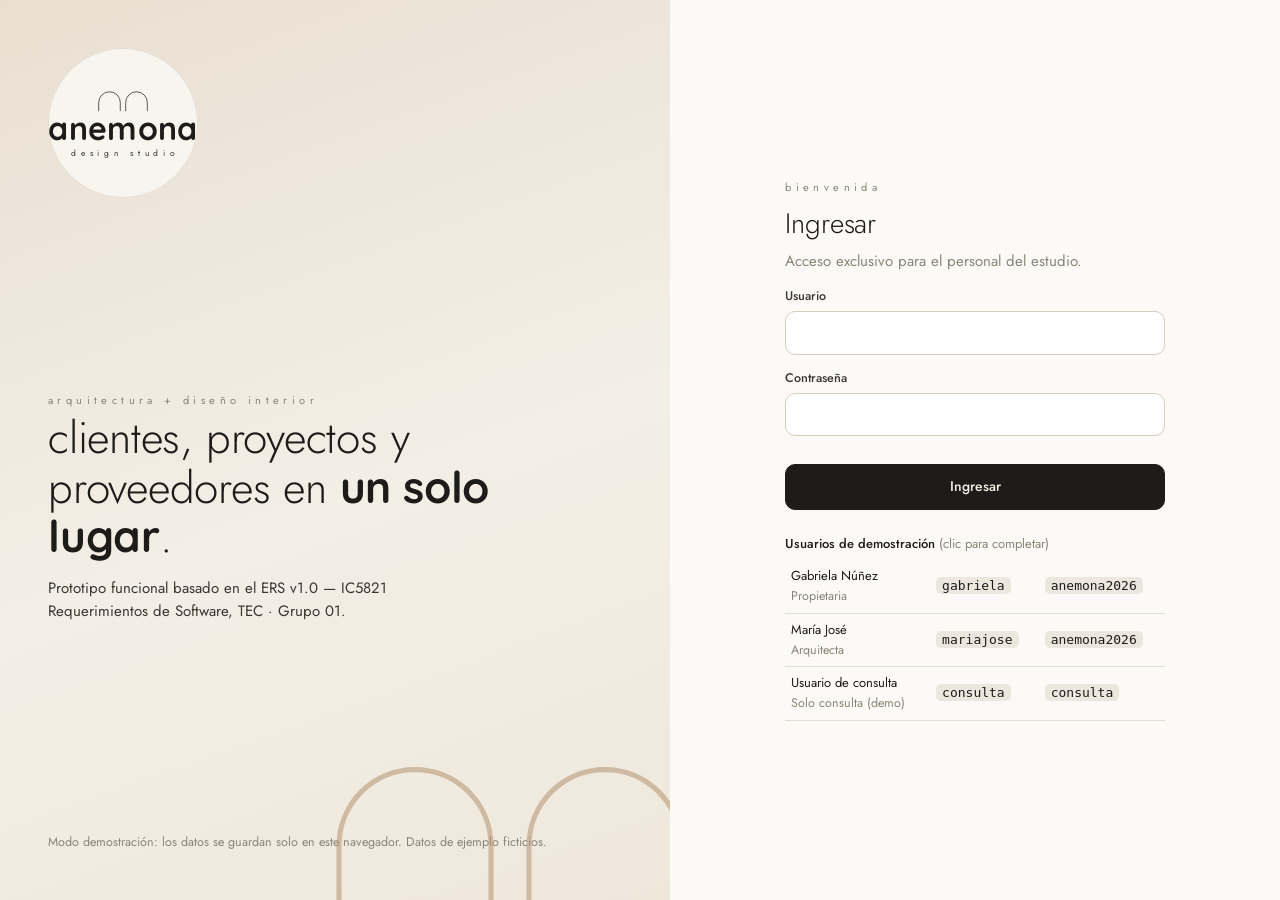
==== commit 6b084edb: "Interfaz sin etiquetas de requisitos (RF/RN/RNF/CU) La trazabilidad se mantiene en docs/02-matriz-de" ====
--- a/prototipo/index.html
+++ b/prototipo/index.html
@@ -9,7 +9,7 @@
 <link href="https://fonts.googleapis.com/css2?family=Jost:wght@300;400;500;600&family=Quicksand:wght@600;700&display=swap" rel="stylesheet">
 <link rel="stylesheet" href="css/styles.css">
 </head>
-<body class="show-rf">
+<body>
 <div id="app"><div class="cargando">cargando…</div></div>
 <div id="modal-root"></div>
 <div id="toasts" role="status" aria-live="polite"></div>
--- a/prototipo/css/styles.css
+++ b/prototipo/css/styles.css
@@ -59,7 +59,6 @@
 .side nav a{color:var(--tinta-2);text-decoration:none;padding:9px 14px;border-radius:999px;display:flex;justify-content:space-between;align-items:center;gap:8px;font-size:14.5px}
 .side nav a:hover{background:var(--arena)}
 .side nav a.on{background:var(--tinta);color:var(--crema)}
-.side nav a.on .rf{background:rgba(255,255,255,.14);color:var(--crema)}
 .side-foot{border-top:1px solid var(--linea);padding:14px 6px 0;display:flex;flex-direction:column;gap:9px;font-size:12.5px;color:var(--gris)}
 .side-foot label{display:flex;gap:8px;align-items:center;cursor:pointer}
 .modo{display:flex;gap:7px;align-items:flex-start;line-height:1.35}
@@ -132,8 +131,6 @@
 .b.ok{background:var(--salvia-s);color:var(--salvia)}
 .b.err{background:var(--ladrillo-s);color:var(--ladrillo)}
 .b.mute{background:var(--suave);color:var(--gris)}
-.rf{display:none;font:500 10px/1 var(--f-ui);letter-spacing:.06em;padding:3px 7px;border-radius:999px;background:var(--arena);color:var(--nogal);vertical-align:middle;white-space:nowrap}
-.show-rf .rf{display:inline-block}
 
 /* ---------- filtros ---------- */
 .filters{display:flex;gap:10px;flex-wrap:wrap;align-items:center;margin-bottom:16px}
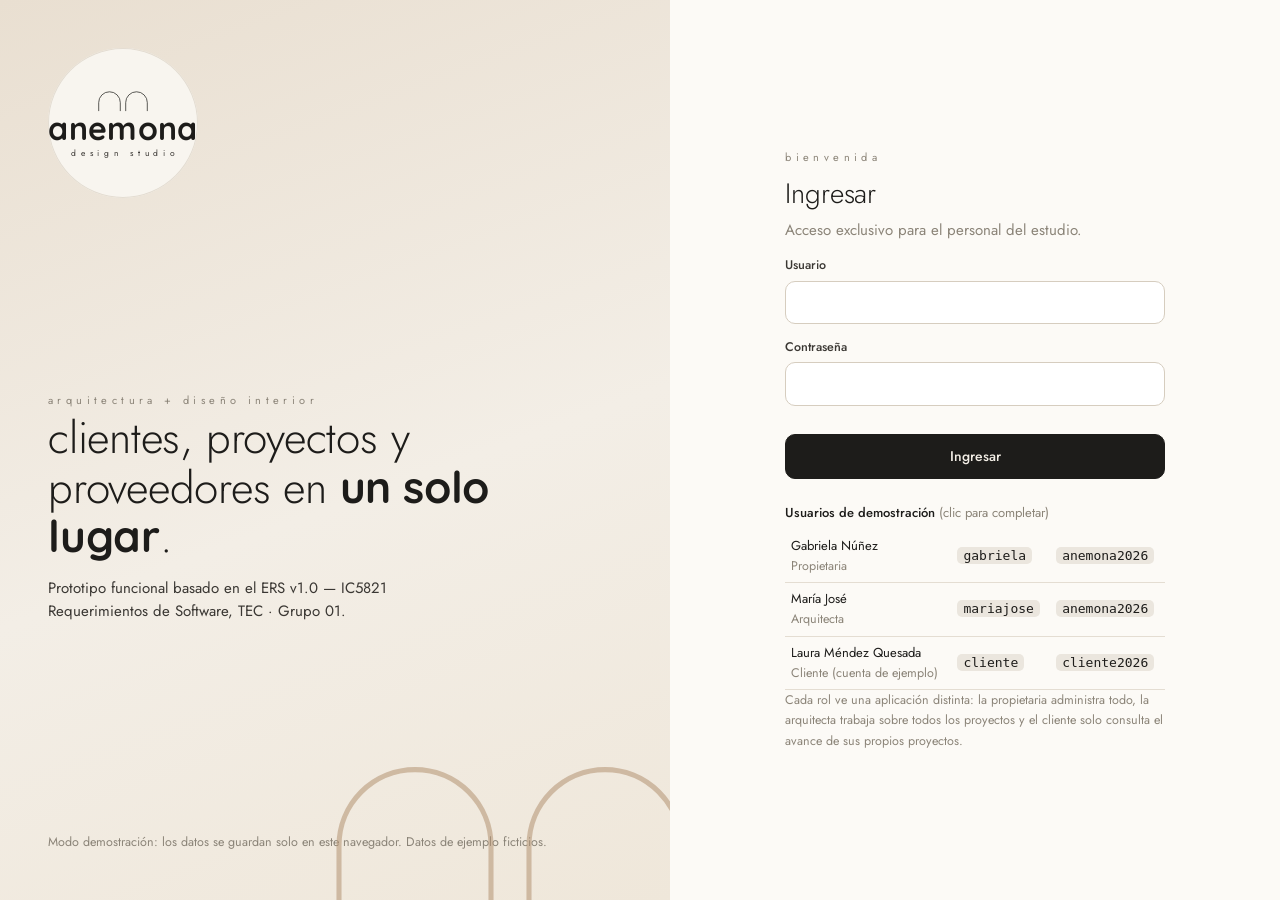
==== commit be0b2772: "SC-02: renders 360° con visor interactivo (RF-20, RF-21) - Sección «Renders 360°» y pestaña en cada " ====
--- a/prototipo/index.html
+++ b/prototipo/index.html
@@ -13,6 +13,8 @@
 <div id="app"><div class="cargando">cargando…</div></div>
 <div id="modal-root"></div>
 <div id="toasts" role="status" aria-live="polite"></div>
+<script src="js/render-ejemplo.js"></script>
+<script src="js/visor360.js"></script>
 <script src="js/app.js"></script>
 </body>
 </html>
--- a/prototipo/css/styles.css
+++ b/prototipo/css/styles.css
@@ -1,7 +1,7 @@
 /* =====================================================================
    Anémona Design Studio · hoja de estilos del prototipo
    Paleta tomada de la identidad visual del estudio: crema, negro,
-   madera clara, piedra y tonos tierra suaves. Ver docs/09-guia-de-estilo.md
+   madera clara, piedra y tonos tierra suaves. Ver docs/09-guia-de-estilo.md pureba
    ===================================================================== */
 :root{
   --crema:#f3eee6;      /* fondo general (círculo del logo) */
@@ -255,6 +255,31 @@
 ul{padding-left:20px}
 li{margin:4px 0}
 
+/* ---------- renders 360° (SC-02) ---------- */
+.rgal{display:grid;grid-template-columns:repeat(auto-fill,minmax(250px,1fr));gap:16px}
+.rcard{display:flex;flex-direction:column;text-align:left;background:var(--papel);border:1px solid var(--linea);border-radius:var(--r);overflow:hidden;cursor:pointer;padding:0;box-shadow:var(--sombra);transition:transform .15s,border-color .15s}
+.rcard:hover{transform:translateY(-2px);border-color:var(--linea-2)}
+.rthumb{position:relative;display:block;aspect-ratio:2/1;background:linear-gradient(135deg,var(--arena),var(--crema))}
+.rthumb img{width:100%;height:100%;object-fit:cover;display:block}
+.r360{position:absolute;left:10px;top:10px;background:rgba(29,28,26,.78);color:var(--crema);font-size:11px;font-weight:600;letter-spacing:.08em;padding:3px 9px;border-radius:999px}
+.rinfo{display:flex;flex-direction:column;gap:2px;padding:12px 14px}
+.rinfo b{font-weight:500;font-size:15px}
+.dialog.dialog-visor{width:min(1180px,100%)}
+.visor{position:relative;height:min(62vh,640px);border-radius:var(--r);overflow:hidden;background:var(--tinta);cursor:grab;user-select:none}
+.visor.arrastrando{cursor:grabbing}
+.visor-canvas{width:100%;height:100%;display:block;outline:none;touch-action:none}
+.visor-canvas:focus-visible{box-shadow:inset 0 0 0 3px var(--madera)}
+.visor-ayuda{position:absolute;left:50%;top:14px;transform:translateX(-50%);background:rgba(29,28,26,.72);color:var(--crema);font-size:12.5px;padding:6px 14px;border-radius:999px;pointer-events:none;transition:opacity .5s;white-space:nowrap;max-width:90%;overflow:hidden;text-overflow:ellipsis}
+.visor.usado .visor-ayuda{opacity:0}
+.visor-ctrl{position:absolute;right:12px;bottom:12px;display:flex;gap:6px}
+.vbtn{background:rgba(252,250,246,.92);border:0;border-radius:999px;min-width:34px;height:34px;padding:0 12px;font-size:17px;cursor:pointer;color:var(--tinta);box-shadow:0 2px 8px rgba(0,0,0,.15)}
+.vbtn.txt{font-size:13px;font-weight:500}
+.vbtn:hover{background:#fff}
+.visor-msg{position:absolute;inset:0;display:grid;place-items:center;padding:30px;text-align:center;color:var(--crema);font-size:14.5px;background:rgba(29,28,26,.85)}
+.visor-msg[hidden]{display:none}
+.visor:fullscreen{height:100vh;border-radius:0}
+.visor:not(.listo)::after{content:'cargando render…';position:absolute;inset:0;display:grid;place-items:center;color:var(--piedra);font-size:13px;pointer-events:none}
+.visor.listo::after{content:none}
 @media (max-width:1100px){.kpis{grid-template-columns:repeat(3,1fr)}.grid2{grid-template-columns:1fr}}
 @media (max-width:820px){
   html,body{overflow-x:hidden}
@@ -278,4 +303,164 @@
   .login{grid-template-columns:1fr}.login .art{display:none}
   .cal .day{min-height:70px}.ev{font-size:10.5px}
   .pitem{grid-template-columns:1fr}
-}
+  .visor{height:52vh}.visor-ctrl .vbtn.txt{display:none}
+}
+
+/* ===== COTIZADOR DE MATERIALES ===== */
+
+.cot-card {
+  display: flex;
+  flex-direction: column;
+  gap: 22px;
+}
+
+.cot-top {
+  display: grid;
+  grid-template-columns: 1fr 1fr;
+  gap: 18px;
+}
+
+.cot-top .field {
+  display: flex;
+  flex-direction: column;
+  gap: 7px;
+}
+
+.cot-top input,
+.cot-top select,
+.cot-table input,
+.cot-adjust input,
+.cot-add input {
+  width: 100%;
+  min-width: 0;
+  padding: 10px;
+  border: 1px solid var(--linea);
+  border-radius: 8px;
+  background: var(--papel);
+  color: var(--tinta);
+}
+
+.cot-hint {
+  font-size: 13px;
+  color: var(--gris);
+  background: var(--suave);
+  padding: 12px;
+  border-radius: 9px;
+}
+
+.cot-gridwrap {
+  overflow-x: auto;
+}
+
+.cot-table {
+  min-width: 780px;
+}
+
+.cot-table td:first-child {
+  min-width: 280px;
+}
+
+.cot-table td:nth-child(2) {
+  width: 105px;
+}
+
+.cot-table td:nth-child(3) {
+  width: 145px;
+}
+
+.cot-table td:nth-child(4) {
+  width: 160px;
+}
+
+.cot-table input {
+  padding: 8px;
+}
+
+.cot-table select {
+  width: 100%;
+  min-width: 240px;
+  padding: 9px;
+  border: 1px solid var(--linea);
+  border-radius: 8px;
+  background: var(--papel);
+  color: var(--tinta);
+}
+
+.cot-prov {
+  display: block;
+  margin-top: 6px;
+  line-height: 1.35;
+}
+
+.cot-add,
+.cot-actions {
+  display: flex;
+  align-items: center;
+  gap: 12px;
+  flex-wrap: wrap;
+}
+
+.cot-add form {
+  display: flex;
+  flex: 1;
+  gap: 8px;
+  min-width: 270px;
+}
+
+.cot-add form input {
+  flex: 1;
+}
+
+.cot-bottom {
+  display: grid;
+  grid-template-columns: 1fr 290px;
+  gap: 20px;
+}
+
+.cot-adjust {
+  display: flex;
+  gap: 14px;
+  flex-wrap: wrap;
+  align-content: start;
+}
+
+.cot-adjust .field {
+  width: 130px;
+}
+
+.cot-adjust small {
+  width: 100%;
+}
+
+.cot-total {
+  padding: 20px;
+  background: var(--suave);
+  border-radius: 12px;
+}
+
+.cot-total > div {
+  display: flex;
+  justify-content: space-between;
+  gap: 12px;
+  padding: 6px 0;
+}
+
+.cot-total .grand {
+  font-size: 20px;
+  font-weight: 700;
+  border-top: 1px solid var(--linea);
+  margin-top: 10px;
+  padding-top: 16px;
+}
+
+@media (max-width: 800px) {
+  .cot-bottom,
+  .cot-top {
+    grid-template-columns: 1fr;
+  }
+
+  .cot-add form {
+    min-width: 100%;
+    flex-wrap: wrap;
+  }
+}
